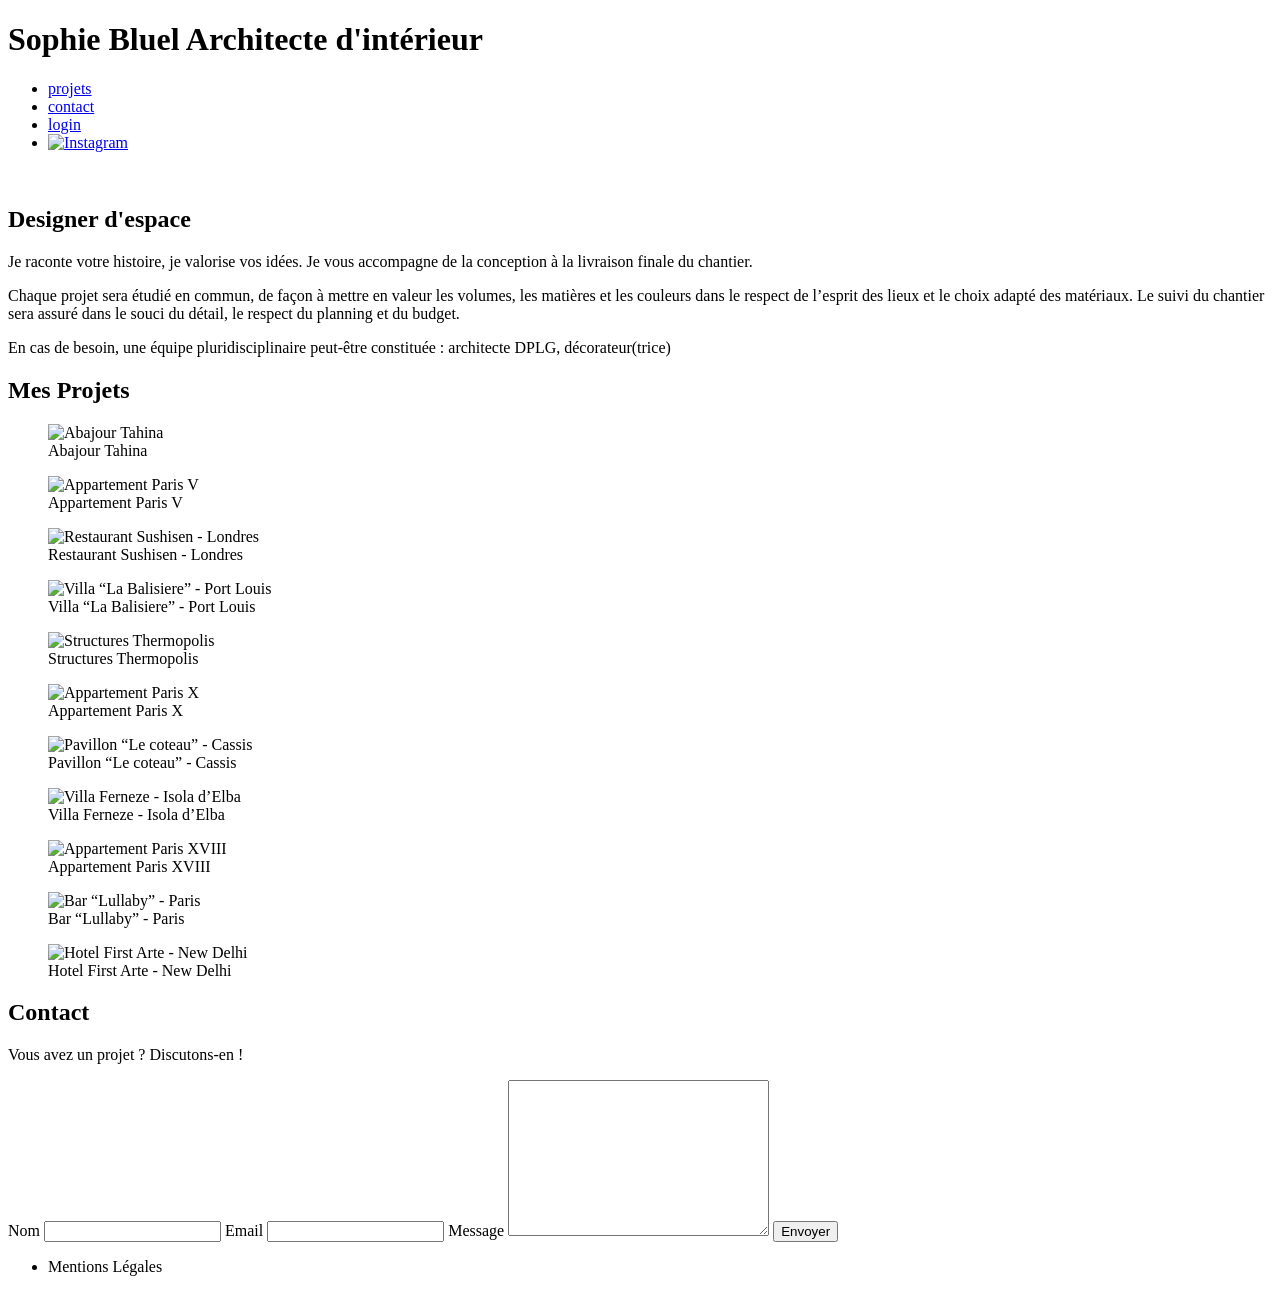
==== FrontEnd/index.html @ 0e4b71c9 "update" ====
<!DOCTYPE html>
<html lang="fr">
<head>
	<meta charset="UTF-8">
	<title>Sophie Bluel - Architecte d'intérieur</title>
	<meta name="viewport" content="width=device-width, initial-scale=1.0">
	<link rel="preconnect" href="https://fonts.googleapis.com">
	<link rel="preconnect" href="https://fonts.gstatic.com" crossorigin>
	<link href="https://fonts.googleapis.com/css2?family=Syne:wght@700;800&family=Work+Sans&display=swap" rel="stylesheet">
	<meta name="description" content="">
	<link rel="stylesheet" href="./assets/style.css">
</head>
<body>
<header>
	<h1>Sophie Bluel <span>Architecte d'intérieur</span></h1>
	<nav>
		<ul>
			<li><a href="#portfolio">projets</a></li>
			<li><a href="#contact">contact</a></li>
			<li><a href="login.html">login</a></li>
			<li><a href="#"><img src="./assets/icons/instagram.png" alt="Instagram"></a></li>
		</ul>
	</nav>
</header>
<main>
	<section id="introduction">
		<figure>
			<img src="./assets/images/sophie-bluel.png" alt="">
		</figure>
		<article>
			<h2>Designer d'espace</h2>
			<p>Je raconte votre histoire, je valorise vos idées. Je vous accompagne de la conception à la livraison finale du chantier.</p>
			<p>Chaque projet sera étudié en commun, de façon à mettre en valeur les volumes, les matières et les couleurs dans le respect de l’esprit des lieux et le choix adapté des matériaux. Le suivi du chantier sera assuré dans le souci du détail, le respect du planning et du budget.</p>
			<p>En cas de besoin, une équipe pluridisciplinaire peut-être constituée : architecte DPLG, décorateur(trice)</p>
		</article>
	</section>
	<section id="portfolio">
		<h2>Mes Projets</h2>
		<div class="gallery">
			<figure>
				<img src="assets/images/abajour-tahina.png" alt="Abajour Tahina">
				<figcaption>Abajour Tahina</figcaption>
			</figure>
			<figure>
				<img src="assets/images/appartement-paris-v.png" alt="Appartement Paris V">
				<figcaption>Appartement Paris V</figcaption>
			</figure>
			<figure>
				<img src="assets/images/restaurant-sushisen-londres.png" alt="Restaurant Sushisen - Londres">
				<figcaption>Restaurant Sushisen - Londres</figcaption>
			</figure>
			<figure>
				<img src="assets/images/la-balisiere.png" alt="Villa “La Balisiere” - Port Louis">
				<figcaption>Villa “La Balisiere” - Port Louis</figcaption>
			</figure>
			<figure>
				<img src="assets/images/structures-thermopolis.png" alt="Structures Thermopolis">
				<figcaption>Structures Thermopolis</figcaption>
			</figure>
			<figure>
				<img src="assets/images/appartement-paris-x.png" alt="Appartement Paris X">
				<figcaption>Appartement Paris X</figcaption>
			</figure>
			<figure>
				<img src="assets/images/le-coteau-cassis.png" alt="Pavillon “Le coteau” - Cassis">
				<figcaption>Pavillon “Le coteau” - Cassis</figcaption>
			</figure>
			<figure>
				<img src="assets/images/villa-ferneze.png" alt="Villa Ferneze - Isola d’Elba">
				<figcaption>Villa Ferneze - Isola d’Elba</figcaption>
			</figure>
			<figure>
				<img src="assets/images/appartement-paris-xviii.png" alt="Appartement Paris XVIII">
				<figcaption>Appartement Paris XVIII</figcaption>
			</figure>
			<figure>
				<img src="assets/images/bar-lullaby-paris.png" alt="Bar “Lullaby” - Paris">
				<figcaption>Bar “Lullaby” - Paris</figcaption>
			</figure>
			<figure>
				<img src="assets/images/hotel-first-arte-new-delhi.png" alt="Hotel First Arte - New Delhi">
				<figcaption>Hotel First Arte - New Delhi</figcaption>
			</figure>
		</div>
	</section>
	<section id="contact">
		<h2>Contact</h2>
		<p>Vous avez un projet ? Discutons-en !</p>
		<form action="#" method="post">
			<label for="name">Nom</label>
			<input type="text" name="name" id="name">
			<label for="email">Email</label>
			<input type="email" name="email" id="email">
			<label for="message">Message</label>
			<textarea name="message" id="message" cols="30" rows="10"></textarea>
			<input type="submit" value="Envoyer">
		</form>
	</section>
</main>

<footer>
	<nav>
		<ul>
			<li>Mentions Légales</li>
		</ul>
	</nav>
</footer>
</body>
</html>
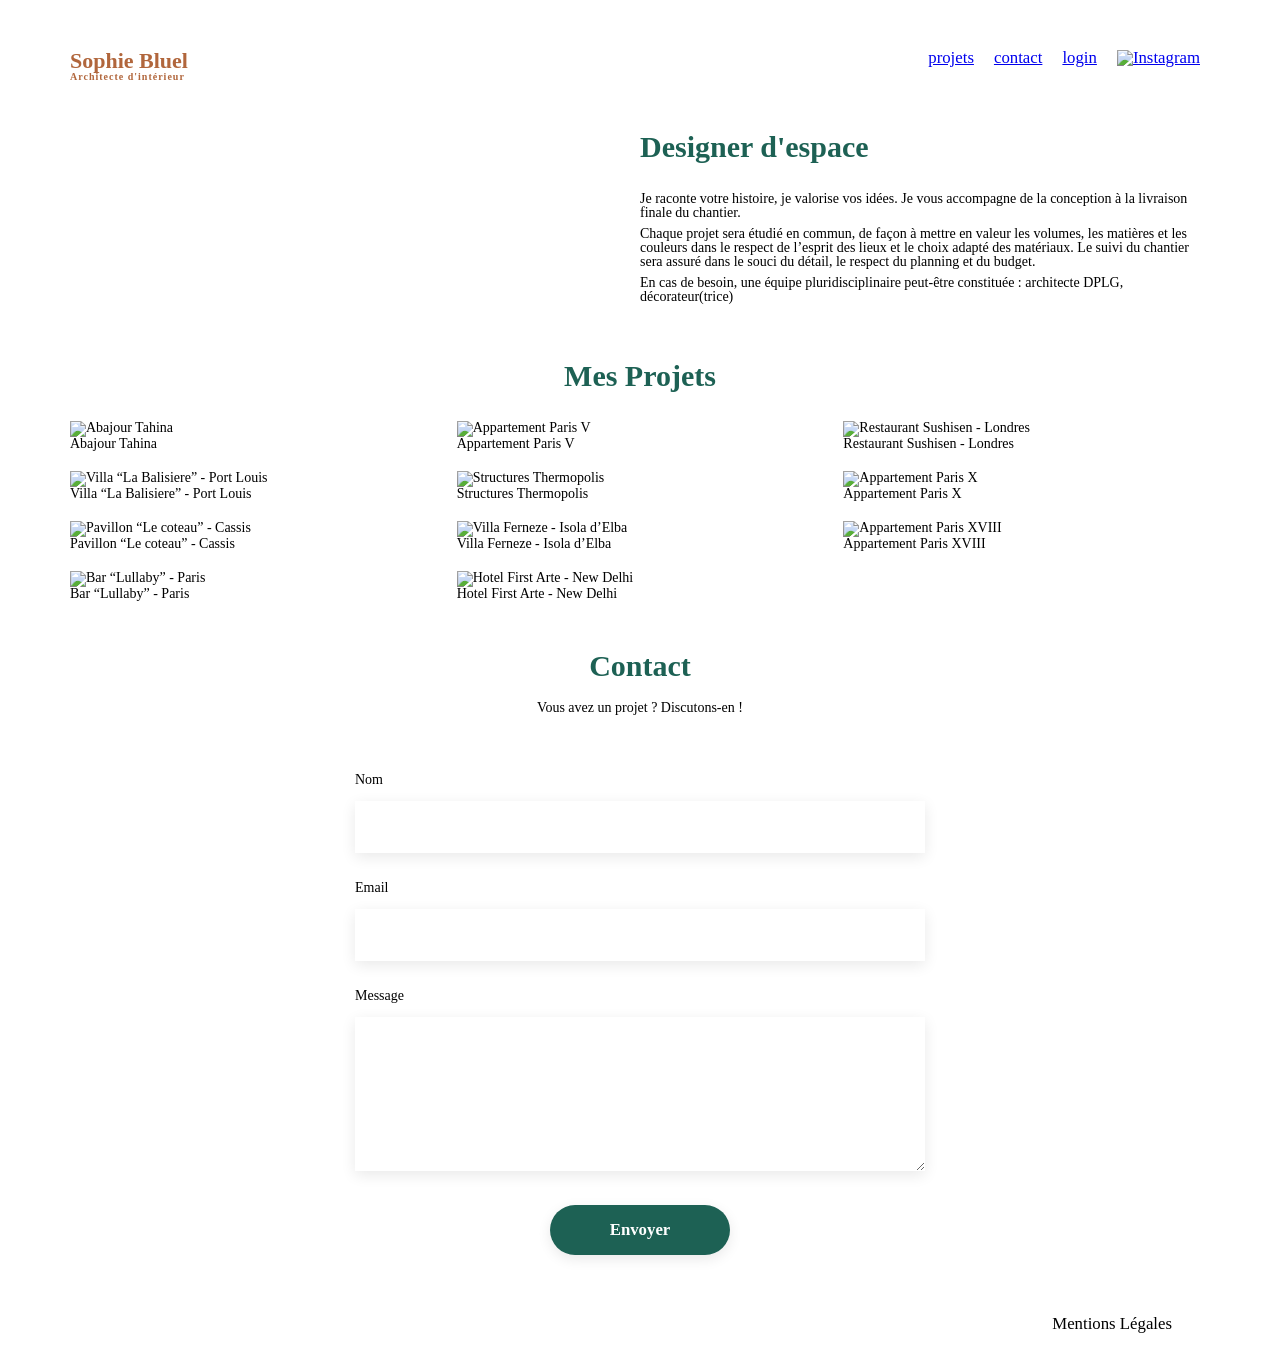
==== commit 7881f811: "ajout" ====
--- a/FrontEnd/index.html
+++ b/FrontEnd/index.html
@@ -9,6 +9,10 @@
 	<link href="https://fonts.googleapis.com/css2?family=Syne:wght@700;800&family=Work+Sans&display=swap" rel="stylesheet">
 	<meta name="description" content="">
 	<link rel="stylesheet" href="./assets/style.css">
+		<script src="./assets/works_service.js"></script>
+		<script src="./assets/categories_service.js"></script>
+		<script src="./assets/login_controller.js"></script>
+		<script src="./assets/login_service.js"></script>
 </head>
 <body>
 <header>
--- a/FrontEnd/assets/style.css
+++ b/FrontEnd/assets/style.css
@@ -0,0 +1,234 @@
+/* http://meyerweb.com/eric/tools/css/reset/
+   v2.0 | 20110126
+   License: none (public domain)
+*/
+
+html, body, div, span, applet, object, iframe,
+h1, h2, h3, h4, h5, h6, p, blockquote, pre,
+a, abbr, acronym, address, big, cite, code,
+del, dfn, em, img, ins, kbd, q, s, samp,
+small, strike, strong, sub, sup, tt, var,
+b, u, i, center,
+dl, dt, dd, ol, ul, li,
+fieldset, form, label, legend,
+table, caption, tbody, tfoot, thead, tr, th, td,
+article, aside, canvas, details, embed,
+figure, figcaption, footer, header, hgroup,
+menu, nav, output, ruby, section, summary,
+time, mark, audio, video {
+	margin: 0;
+	padding: 0;
+	border: 0;
+	font-size: 100%;
+	font: inherit;
+	vertical-align: baseline;
+}
+/* HTML5 display-role reset for older browsers */
+article, aside, details, figcaption, figure,
+footer, header, hgroup, menu, nav, section {
+	display: block;
+}
+body {
+	line-height: 1;
+}
+ol, ul {
+	list-style: none;
+}
+blockquote, q {
+	quotes: none;
+}
+blockquote:before, blockquote:after,
+q:before, q:after {
+	content: '';
+	content: none;
+}
+table {
+	border-collapse: collapse;
+	border-spacing: 0;
+}
+/** end reset css**/
+body {
+	max-width: 1140px;
+	margin:auto;
+	font-family: 'Work Sans' ;
+	font-size: 14px;
+}
+header {
+	display: flex;
+	justify-content: space-between;
+	margin: 50px 0
+}
+section {
+	margin: 50px 0
+}
+
+h1{
+	display: flex;
+	flex-direction: column;
+	font-family: 'Syne';
+	font-size: 22px;
+	font-weight: 800;
+	color: #B1663C
+}
+
+h1 > span {
+	font-family: 'Work Sans';
+	font-size:10px;
+	letter-spacing: 0.1em;
+;
+}
+
+h2{
+	font-family: 'Syne';
+	font-weight: 700;
+	font-size: 30px;
+	color: #1D6154
+}
+nav ul {
+	display: flex;
+	align-items: center;
+	list-style-type: none;
+
+}
+nav li {
+	padding: 0 10px;
+	font-size: 1.2em;
+}
+
+li:hover {
+	color: #B1663C;
+}
+#introduction {
+	display: flex;
+	align-items: center;
+}
+#introduction figure {
+	flex: 1
+}
+#introduction img {
+	display: block;
+	margin: auto;
+	width: 80%;
+}
+
+#introduction article {
+	flex: 1
+}
+#introduction h2 {
+	margin-bottom: 1em;
+}
+
+#introduction p {
+	margin-bottom: 0.5em;
+}
+#portfolio h2 {
+	text-align: center;
+	margin-bottom: 1em;
+}
+.gallery {
+	width: 100%;
+	display: grid;
+	grid-template-columns: 1fr 1fr 1fr;
+	grid-column-gap: 20px;
+	grid-row-gap: 20px;
+}
+
+.gallery img {
+	width: 100%;
+
+}
+#contact {
+	width: 50%;
+margin: auto;
+}
+#contact > * {
+	text-align: center;
+
+}
+#contact h2{
+	margin-bottom: 20px;
+}
+#contact form {
+	text-align: left;
+	margin-top:30px;
+	display: flex;
+	flex-direction: column;
+}
+
+#contact input {
+	height: 50px;
+	font-size: 1.2em;
+	border: none;
+	box-shadow: 0px 4px 14px rgba(0, 0, 0, 0.09);
+}
+#contact label {
+	margin: 2em 0 1em 0;
+}
+#contact textarea {
+	border: none;
+	box-shadow: 0px 4px 14px rgba(0, 0, 0, 0.09);
+}
+
+input[type="submit"]{
+	font-family: 'Syne';
+	font-weight: 700;
+	color: white;
+	background-color: #1D6154;
+	margin : 2em auto ;
+	width: 180px;
+	text-align: center;
+	border-radius: 60px ;
+}
+
+footer nav ul {
+	display: flex;
+	justify-content: flex-end;
+	margin: 2em
+}
+
+/* ===== LOGIN PAGE ===== */
+
+.user-login-formulary {
+    width: 35%;
+    margin: 0 auto;
+    text-align: center;
+}
+
+.user-login-formulary h2 {
+    margin-bottom: 30px;
+}
+
+#user-login-form {
+    display: flex;
+    flex-direction: column;
+    text-align: left;
+}
+
+#user-login-form label {
+    margin: 15px 0 5px 0;
+    font-size: 14px;
+}
+
+#user-login-form input[type="email"],
+#user-login-form input[type="password"] {
+    height: 45px;
+    border: none;
+    box-shadow: 0px 4px 14px rgba(0, 0, 0, 0.09);
+    padding: 0 10px;
+    font-size: 14px;
+}
+
+#user-login-form input[type="submit"] {
+    margin: 30px auto 10px auto;
+    width: 180px;
+    height: 40px;
+    border-radius: 60px;
+    cursor: pointer;
+}
+
+#user-login-form a {
+    text-align: center;
+    font-size: 12px;
+    color: black;
+    text-decoration: underline;
+}
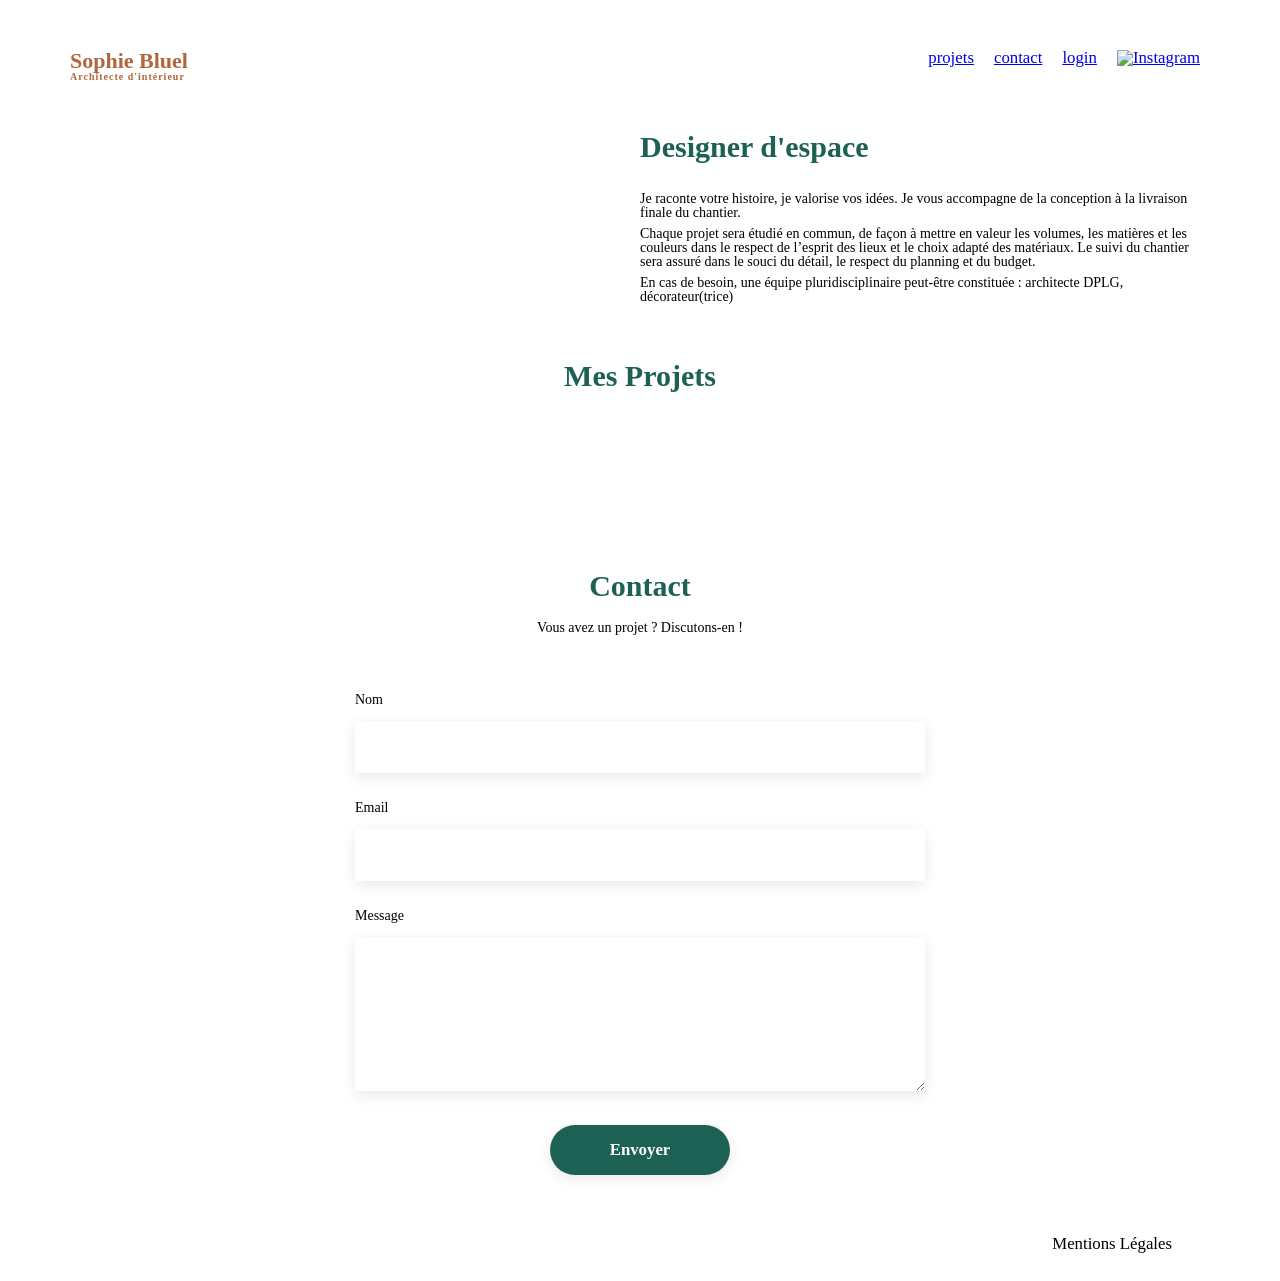
==== commit 35d2fa6b: "filtre et gallery" ====
--- a/FrontEnd/index.html
+++ b/FrontEnd/index.html
@@ -9,6 +9,7 @@
 	<link href="https://fonts.googleapis.com/css2?family=Syne:wght@700;800&family=Work+Sans&display=swap" rel="stylesheet">
 	<meta name="description" content="">
 	<link rel="stylesheet" href="./assets/style.css">
+		<script src="./assets/index.js"></script>
 		<script src="./assets/works_service.js"></script>
 		<script src="./assets/categories_service.js"></script>
 		<script src="./assets/login_controller.js"></script>
@@ -40,8 +41,9 @@
 	</section>
 	<section id="portfolio">
 		<h2>Mes Projets</h2>
+		<div id="all-filters" class="filters"></div>
 		<div class="gallery">
-			<figure>
+			<!-- <figure>
 				<img src="assets/images/abajour-tahina.png" alt="Abajour Tahina">
 				<figcaption>Abajour Tahina</figcaption>
 			</figure>
@@ -84,7 +86,7 @@
 			<figure>
 				<img src="assets/images/hotel-first-arte-new-delhi.png" alt="Hotel First Arte - New Delhi">
 				<figcaption>Hotel First Arte - New Delhi</figcaption>
-			</figure>
+			</figure> -->
 		</div>
 	</section>
 	<section id="contact">
--- a/FrontEnd/assets/style.css
+++ b/FrontEnd/assets/style.css
@@ -232,3 +232,31 @@
     color: black;
     text-decoration: underline;
 }
+
+/* CSS #portfolio filters */
+
+.filters {
+	display: flex;
+	flex-direction: row;
+	justify-content: center;
+	padding: 50px 0;
+}
+
+.filters-design {
+	margin-left: 10px;
+	border: 1px solid #1D6154;
+    border-radius: 60px;
+	font-size: 1.15em;
+	color: #1D6154;
+	background-color: rgb(246, 246, 235);
+	padding: 7px 15px;
+}
+
+.filter-active {
+	color: #FFFFFF;
+}
+
+.filter-all {
+	padding-left: 25px;
+	padding-right: 25px;
+}
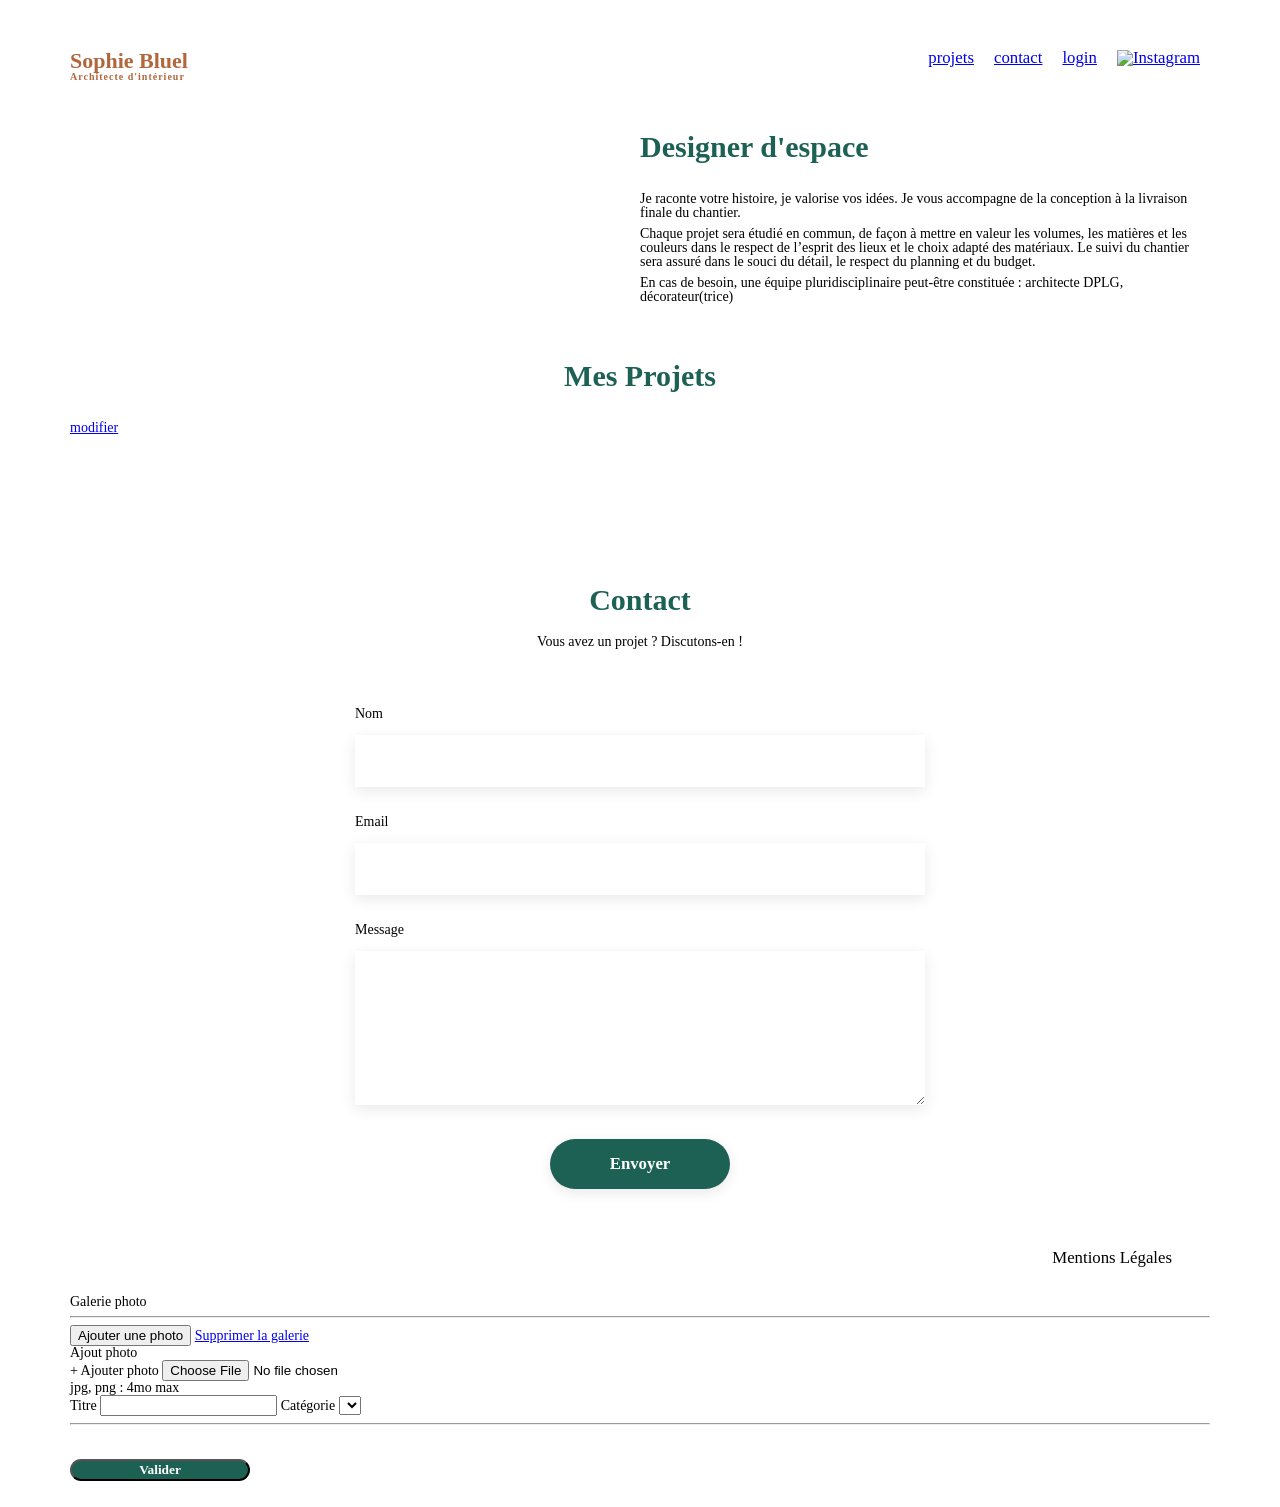
==== commit fca63884: "commit" ====
--- a/FrontEnd/index.html
+++ b/FrontEnd/index.html
@@ -40,7 +40,11 @@
 		</article>
 	</section>
 	<section id="portfolio">
+				<div id="space-only-admin" class="container-only-admin"></div>
 		<h2>Mes Projets</h2>
+					<div>
+						<a id ="update-works" class="only-admin update-btn" href="#modal"><i class="fa-sharp fa-regular fa-pen-to-square"></i>modifier</a>
+					</div>
 		<div id="all-filters" class="filters"></div>
 		<div class="gallery">
 			<!-- <figure>
@@ -111,5 +115,42 @@
 		</ul>
 	</nav>
 </footer>
-</body>
+<div id="modal" class="modal-overlay" aria-hidden="true" role="dialog" aria-labelledby= "title-modal-overlay">
+			<div id="modal-works" class="modal-gallery">
+				<a id="button-to-close-first-window" href="#" class="modal-close"><i class="fa-solid fa-xmark"></i></a>
+				<h3 id="title-modal-overlay" class="modal-title">Galerie photo</h3>
+				<div class="modal-content"></div>
+				<hr>
+				<div class="container-modal-add-and-modal-delete">
+					<button id="modal-edit-add" class="modal-add">Ajouter une photo</button>
+					<a href="#" class="modal-delete-all">Supprimer la galerie</a>
+				</div>
+			</div>
+			<div id="modal-edit" class="modal-edit-work">
+				<div class="container-for-icon-in-second-window-of-modal">
+					<a id="arrow-return" href="#"><i class="fa-solid fa-arrow-left"></i></a>
+					<a id="button-to-close-second-window" href="#"><i class="fa-solid fa-xmark"></i></a>
+				</div>
+				<h3 class="modal-title">Ajout photo</h3>
+				<form id="modal-edit-work-form" method="post" action="#">
+					<div id= "modal-edit-new-photo" class="modal-content-new-photo">
+						<i id= "photo-add-icon" class="fa-regular fa-image"></i>
+						<label id="new-image">+ Ajouter photo</label>
+						<input id="form-image" type="file" name="image" accept="image/*, .jpg, .jpeg, .png" required>
+						<p id="photo-size">jpg, png : 4mo max</p>
+					</div>
+					<div class="modal-content-new-category-title">
+						<label for="form-title">Titre</label>
+						<input type="text" name="title" id="form-title" value="" required>
+						<label for="form-category">Catégorie</label>
+						<select class="choice-category" id="form-category" required>
+							<option value=""></option>
+						</select>
+						<hr class="border-in-second-window-of-modal">
+						<input type="submit" id="submit-new-work" value="Valider">
+					</div>
+				</form>
+			</div>
+		</div>
+	</body>
 </html>
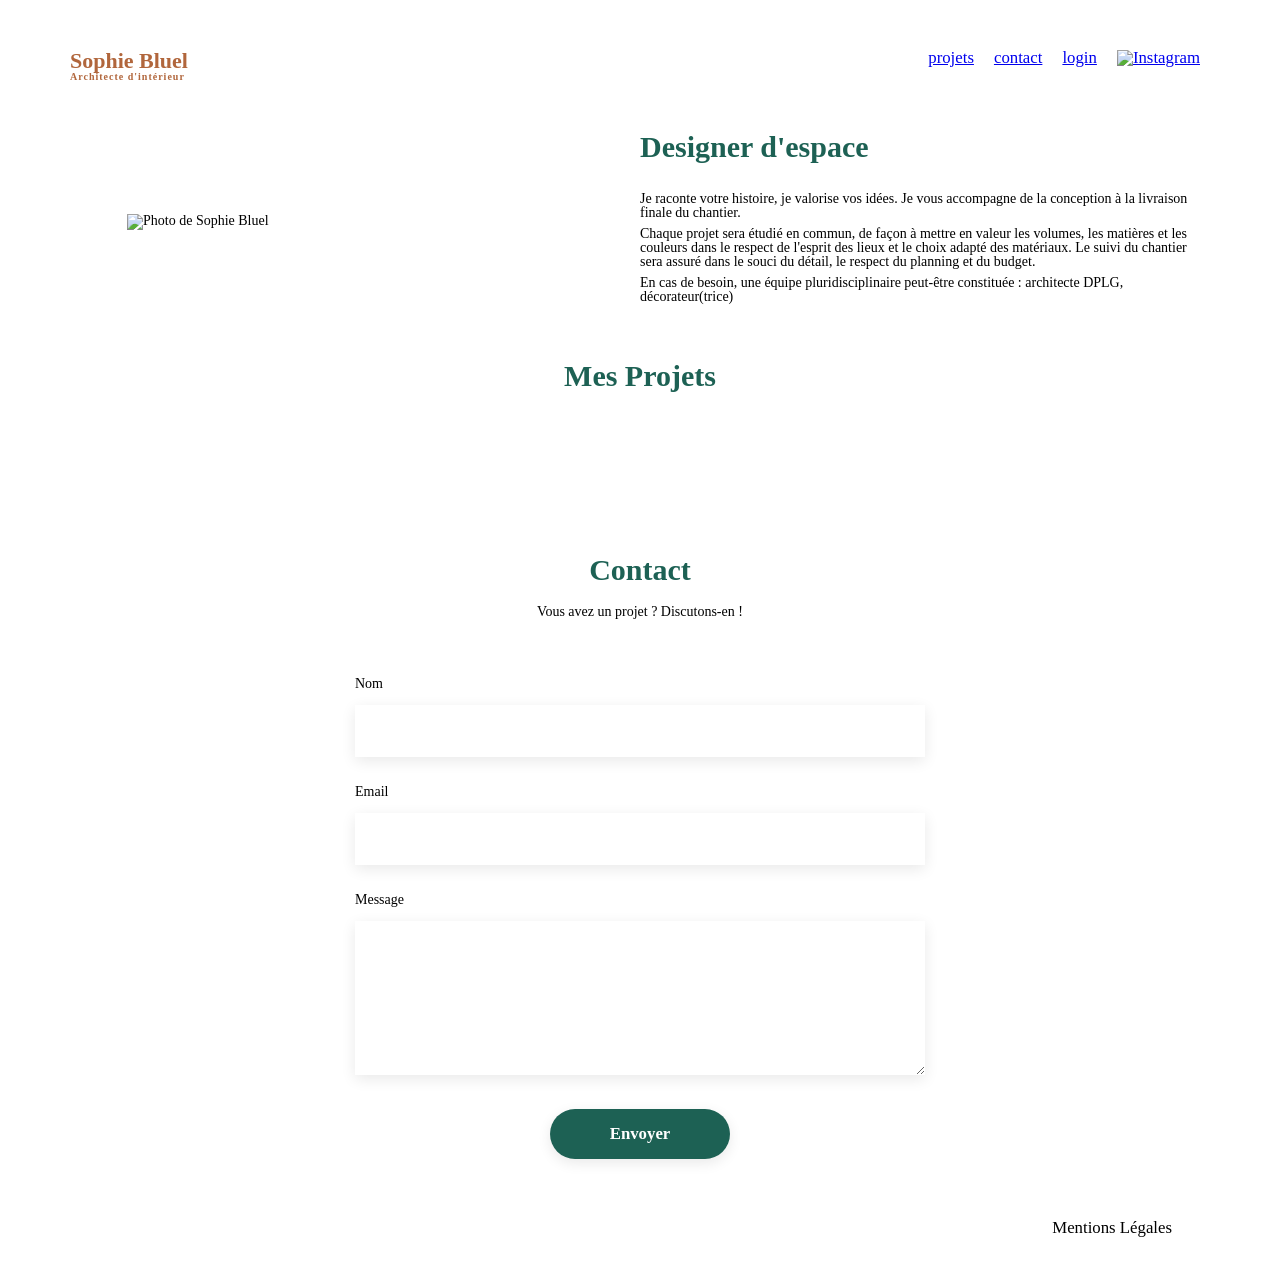
==== commit 87514a0d: "fix boutton modifer" ====
--- a/FrontEnd/index.html
+++ b/FrontEnd/index.html
@@ -7,100 +7,66 @@
 	<link rel="preconnect" href="https://fonts.googleapis.com">
 	<link rel="preconnect" href="https://fonts.gstatic.com" crossorigin>
 	<link href="https://fonts.googleapis.com/css2?family=Syne:wght@700;800&family=Work+Sans&display=swap" rel="stylesheet">
+	<link rel="stylesheet" href="https://cdnjs.cloudflare.com/ajax/libs/font-awesome/6.4.0/css/all.min.css">
 	<meta name="description" content="">
 	<link rel="stylesheet" href="./assets/style.css">
-		<script src="./assets/index.js"></script>
-		<script src="./assets/works_service.js"></script>
-		<script src="./assets/categories_service.js"></script>
-		<script src="./assets/login_controller.js"></script>
-		<script src="./assets/login_service.js"></script>
+	<script defer src="./assets/index.js"></script>
 </head>
 <body>
+
+<!-- Barre admin (mode connecté) -->
+<div id="top-bar" style="display:none;">
+	<p><i class="fa-regular fa-pen-to-square"></i> Mode édition</p>
+</div>
+
 <header>
 	<h1>Sophie Bluel <span>Architecte d'intérieur</span></h1>
 	<nav>
 		<ul>
 			<li><a href="#portfolio">projets</a></li>
 			<li><a href="#contact">contact</a></li>
-			<li><a href="login.html">login</a></li>
+			<!-- Lien login / logout géré dynamiquement -->
+			<li id="nav-login-item"><a href="login.html">login</a></li>
+			<li id="nav-logout-item" style="display:none;"><a id="nav-logout" href="#">logout</a></li>
 			<li><a href="#"><img src="./assets/icons/instagram.png" alt="Instagram"></a></li>
 		</ul>
 	</nav>
 </header>
+
 <main>
-	<section id="introduction">
+	<section id="introduction" id="space-introduction-in-mode-admin">
 		<figure>
-			<img src="./assets/images/sophie-bluel.png" alt="">
+			<img src="./assets/images/sophie-bluel.png" alt="Photo de Sophie Bluel">
 		</figure>
 		<article>
 			<h2>Designer d'espace</h2>
 			<p>Je raconte votre histoire, je valorise vos idées. Je vous accompagne de la conception à la livraison finale du chantier.</p>
-			<p>Chaque projet sera étudié en commun, de façon à mettre en valeur les volumes, les matières et les couleurs dans le respect de l’esprit des lieux et le choix adapté des matériaux. Le suivi du chantier sera assuré dans le souci du détail, le respect du planning et du budget.</p>
+			<p>Chaque projet sera étudié en commun, de façon à mettre en valeur les volumes, les matières et les couleurs dans le respect de l'esprit des lieux et le choix adapté des matériaux. Le suivi du chantier sera assuré dans le souci du détail, le respect du planning et du budget.</p>
 			<p>En cas de besoin, une équipe pluridisciplinaire peut-être constituée : architecte DPLG, décorateur(trice)</p>
 		</article>
 	</section>
+
 	<section id="portfolio">
-				<div id="space-only-admin" class="container-only-admin"></div>
-		<h2>Mes Projets</h2>
-					<div>
-						<a id ="update-works" class="only-admin update-btn" href="#modal"><i class="fa-sharp fa-regular fa-pen-to-square"></i>modifier</a>
-					</div>
+		<div id="space-only-admin"></div>
+		<!-- Titre + bouton modifier côte à côte -->
+		<div class="portfolio-header">
+			<h2>Mes Projets</h2>
+			<a id="update-works" class="only-admin update-btn" href="#">
+				<i class="fa-sharp fa-regular fa-pen-to-square"></i> modifier
+			</a>
+		</div>
 		<div id="all-filters" class="filters"></div>
-		<div class="gallery">
-			<!-- <figure>
-				<img src="assets/images/abajour-tahina.png" alt="Abajour Tahina">
-				<figcaption>Abajour Tahina</figcaption>
-			</figure>
-			<figure>
-				<img src="assets/images/appartement-paris-v.png" alt="Appartement Paris V">
-				<figcaption>Appartement Paris V</figcaption>
-			</figure>
-			<figure>
-				<img src="assets/images/restaurant-sushisen-londres.png" alt="Restaurant Sushisen - Londres">
-				<figcaption>Restaurant Sushisen - Londres</figcaption>
-			</figure>
-			<figure>
-				<img src="assets/images/la-balisiere.png" alt="Villa “La Balisiere” - Port Louis">
-				<figcaption>Villa “La Balisiere” - Port Louis</figcaption>
-			</figure>
-			<figure>
-				<img src="assets/images/structures-thermopolis.png" alt="Structures Thermopolis">
-				<figcaption>Structures Thermopolis</figcaption>
-			</figure>
-			<figure>
-				<img src="assets/images/appartement-paris-x.png" alt="Appartement Paris X">
-				<figcaption>Appartement Paris X</figcaption>
-			</figure>
-			<figure>
-				<img src="assets/images/le-coteau-cassis.png" alt="Pavillon “Le coteau” - Cassis">
-				<figcaption>Pavillon “Le coteau” - Cassis</figcaption>
-			</figure>
-			<figure>
-				<img src="assets/images/villa-ferneze.png" alt="Villa Ferneze - Isola d’Elba">
-				<figcaption>Villa Ferneze - Isola d’Elba</figcaption>
-			</figure>
-			<figure>
-				<img src="assets/images/appartement-paris-xviii.png" alt="Appartement Paris XVIII">
-				<figcaption>Appartement Paris XVIII</figcaption>
-			</figure>
-			<figure>
-				<img src="assets/images/bar-lullaby-paris.png" alt="Bar “Lullaby” - Paris">
-				<figcaption>Bar “Lullaby” - Paris</figcaption>
-			</figure>
-			<figure>
-				<img src="assets/images/hotel-first-arte-new-delhi.png" alt="Hotel First Arte - New Delhi">
-				<figcaption>Hotel First Arte - New Delhi</figcaption>
-			</figure> -->
-		</div>
+		<div class="gallery"></div>
 	</section>
+
 	<section id="contact">
 		<h2>Contact</h2>
 		<p>Vous avez un projet ? Discutons-en !</p>
 		<form action="#" method="post">
 			<label for="name">Nom</label>
 			<input type="text" name="name" id="name">
-			<label for="email">Email</label>
-			<input type="email" name="email" id="email">
+			<label for="email-contact">Email</label>
+			<input type="email" name="email" id="email-contact">
 			<label for="message">Message</label>
 			<textarea name="message" id="message" cols="30" rows="10"></textarea>
 			<input type="submit" value="Envoyer">
@@ -115,42 +81,50 @@
 		</ul>
 	</nav>
 </footer>
-<div id="modal" class="modal-overlay" aria-hidden="true" role="dialog" aria-labelledby= "title-modal-overlay">
-			<div id="modal-works" class="modal-gallery">
-				<a id="button-to-close-first-window" href="#" class="modal-close"><i class="fa-solid fa-xmark"></i></a>
-				<h3 id="title-modal-overlay" class="modal-title">Galerie photo</h3>
-				<div class="modal-content"></div>
-				<hr>
-				<div class="container-modal-add-and-modal-delete">
-					<button id="modal-edit-add" class="modal-add">Ajouter une photo</button>
-					<a href="#" class="modal-delete-all">Supprimer la galerie</a>
-				</div>
+
+<!-- MODALE -->
+<div id="modal" class="modal-overlay" aria-hidden="true" role="dialog" aria-labelledby="title-modal-overlay">
+	<!-- Fenêtre 1 : galerie -->
+	<div id="modal-works" class="modal-gallery" style="display:none;">
+		<a id="button-to-close-first-window" href="#" class="modal-close">
+			<i class="fa-solid fa-xmark"></i>
+		</a>
+		<h3 id="title-modal-overlay" class="modal-title">Galerie photo</h3>
+		<div id="modal-works-content" class="modal-content"></div>
+		<hr>
+		<div class="container-modal-add-and-modal-delete">
+			<button id="modal-edit-add" class="modal-add">Ajouter une photo</button>
+			<a href="#" class="modal-delete-all">Supprimer la galerie</a>
+		</div>
+	</div>
+
+	<!-- Fenêtre 2 : ajout photo -->
+	<div id="modal-edit" class="modal-edit-work" style="display:none;">
+		<div class="container-for-icon-in-second-window-of-modal">
+			<a id="arrow-return" href="#"><i class="fa-solid fa-arrow-left"></i></a>
+			<a id="button-to-close-second-window" href="#"><i class="fa-solid fa-xmark"></i></a>
+		</div>
+		<h3 class="modal-title">Ajout photo</h3>
+		<form id="modal-edit-work-form" method="post" action="#">
+			<div id="modal-edit-new-photo" class="modal-content-new-photo">
+				<i id="photo-add-icon" class="fa-regular fa-image"></i>
+				<label id="new-image" for="form-image">+ Ajouter photo</label>
+				<input id="form-image" type="file" name="image" accept="image/jpg, image/jpeg, image/png" required>
+				<p id="photo-size">jpg, png : 4mo max</p>
 			</div>
-			<div id="modal-edit" class="modal-edit-work">
-				<div class="container-for-icon-in-second-window-of-modal">
-					<a id="arrow-return" href="#"><i class="fa-solid fa-arrow-left"></i></a>
-					<a id="button-to-close-second-window" href="#"><i class="fa-solid fa-xmark"></i></a>
-				</div>
-				<h3 class="modal-title">Ajout photo</h3>
-				<form id="modal-edit-work-form" method="post" action="#">
-					<div id= "modal-edit-new-photo" class="modal-content-new-photo">
-						<i id= "photo-add-icon" class="fa-regular fa-image"></i>
-						<label id="new-image">+ Ajouter photo</label>
-						<input id="form-image" type="file" name="image" accept="image/*, .jpg, .jpeg, .png" required>
-						<p id="photo-size">jpg, png : 4mo max</p>
-					</div>
-					<div class="modal-content-new-category-title">
-						<label for="form-title">Titre</label>
-						<input type="text" name="title" id="form-title" value="" required>
-						<label for="form-category">Catégorie</label>
-						<select class="choice-category" id="form-category" required>
-							<option value=""></option>
-						</select>
-						<hr class="border-in-second-window-of-modal">
-						<input type="submit" id="submit-new-work" value="Valider">
-					</div>
-				</form>
+			<div class="modal-content-new-category-title">
+				<label for="form-title">Titre</label>
+				<input type="text" name="title" id="form-title" value="" required>
+				<label for="form-category">Catégorie</label>
+				<select class="choice-category" id="form-category" required>
+					<option value=""></option>
+				</select>
+				<hr class="border-in-second-window-of-modal">
+				<input type="submit" id="submit-new-work" value="Valider">
 			</div>
-		</div>
-	</body>
-</html>
+		</form>
+	</div>
+</div>
+
+</body>
+</html>
--- a/FrontEnd/assets/style.css
+++ b/FrontEnd/assets/style.css
@@ -1,8 +1,3 @@
-/* http://meyerweb.com/eric/tools/css/reset/
-   v2.0 | 20110126
-   License: none (public domain)
-*/
-
 html, body, div, span, applet, object, iframe,
 h1, h2, h3, h4, h5, h6, p, blockquote, pre,
 a, abbr, acronym, address, big, cite, code,
@@ -23,107 +18,84 @@
 	font: inherit;
 	vertical-align: baseline;
 }
-/* HTML5 display-role reset for older browsers */
 article, aside, details, figcaption, figure,
 footer, header, hgroup, menu, nav, section {
 	display: block;
 }
-body {
-	line-height: 1;
-}
-ol, ul {
-	list-style: none;
-}
-blockquote, q {
-	quotes: none;
-}
+body { line-height: 1; }
+ol, ul { list-style: none; }
+blockquote, q { quotes: none; }
 blockquote:before, blockquote:after,
-q:before, q:after {
-	content: '';
-	content: none;
-}
-table {
-	border-collapse: collapse;
-	border-spacing: 0;
-}
-/** end reset css**/
+q:before, q:after { content: ''; content: none; }
+table { border-collapse: collapse; border-spacing: 0; }
+/** end reset **/
+
+/* ===== BASE ===== */
 body {
 	max-width: 1140px;
-	margin:auto;
-	font-family: 'Work Sans' ;
+	margin: auto;
+	font-family: 'Work Sans';
 	font-size: 14px;
 }
 header {
 	display: flex;
 	justify-content: space-between;
-	margin: 50px 0
-}
-section {
-	margin: 50px 0
-}
-
-h1{
+	margin: 50px 0;
+}
+section { margin: 50px 0; }
+
+h1 {
 	display: flex;
 	flex-direction: column;
 	font-family: 'Syne';
 	font-size: 22px;
 	font-weight: 800;
-	color: #B1663C
-}
-
+	color: #B1663C;
+}
 h1 > span {
 	font-family: 'Work Sans';
-	font-size:10px;
+	font-size: 10px;
 	letter-spacing: 0.1em;
-;
-}
-
-h2{
+}
+h2 {
 	font-family: 'Syne';
 	font-weight: 700;
 	font-size: 30px;
-	color: #1D6154
+	color: #1D6154;
 }
 nav ul {
 	display: flex;
 	align-items: center;
 	list-style-type: none;
-
-}
-nav li {
-	padding: 0 10px;
-	font-size: 1.2em;
-}
-
-li:hover {
-	color: #B1663C;
-}
+}
+nav li { padding: 0 10px; font-size: 1.2em; }
+li:hover { color: #B1663C; }
+
+/* ===== INTRO ===== */
 #introduction {
 	display: flex;
 	align-items: center;
 }
-#introduction figure {
-	flex: 1
-}
-#introduction img {
-	display: block;
-	margin: auto;
-	width: 80%;
-}
-
-#introduction article {
-	flex: 1
-}
-#introduction h2 {
+#introduction figure { flex: 1; }
+#introduction img { display: block; margin: auto; width: 80%; }
+#introduction article { flex: 1; }
+#introduction h2 { margin-bottom: 1em; }
+#introduction p { margin-bottom: 0.5em; }
+
+/* ===== PORTFOLIO ===== */
+/* Titre "Mes Projets" + bouton "modifier" collés ensemble, centrés */
+.portfolio-header {
+	display: flex;
+	justify-content: center;
+	align-items: center;
+	gap: 12px;
 	margin-bottom: 1em;
 }
-
-#introduction p {
-	margin-bottom: 0.5em;
-}
-#portfolio h2 {
-	text-align: center;
-	margin-bottom: 1em;
+.portfolio-header .only-admin {
+	display: none;
+}
+body.connected .portfolio-header .only-admin {
+	display: inline-flex;
 }
 .gallery {
 	width: 100%;
@@ -132,131 +104,273 @@
 	grid-column-gap: 20px;
 	grid-row-gap: 20px;
 }
-
-.gallery img {
-	width: 100%;
-
-}
-#contact {
-	width: 50%;
-margin: auto;
-}
-#contact > * {
-	text-align: center;
-
-}
-#contact h2{
-	margin-bottom: 20px;
-}
+.gallery img { width: 100%; }
+
+/* ===== CONTACT ===== */
+#contact { width: 50%; margin: auto; }
+#contact > * { text-align: center; }
+#contact h2 { margin-bottom: 20px; }
 #contact form {
 	text-align: left;
-	margin-top:30px;
-	display: flex;
-	flex-direction: column;
-}
-
+	margin-top: 30px;
+	display: flex;
+	flex-direction: column;
+}
 #contact input {
 	height: 50px;
 	font-size: 1.2em;
 	border: none;
 	box-shadow: 0px 4px 14px rgba(0, 0, 0, 0.09);
 }
-#contact label {
-	margin: 2em 0 1em 0;
-}
+#contact label { margin: 2em 0 1em 0; }
 #contact textarea {
 	border: none;
 	box-shadow: 0px 4px 14px rgba(0, 0, 0, 0.09);
 }
-
-input[type="submit"]{
+input[type="submit"] {
 	font-family: 'Syne';
 	font-weight: 700;
 	color: white;
 	background-color: #1D6154;
-	margin : 2em auto ;
+	margin: 2em auto;
 	width: 180px;
 	text-align: center;
-	border-radius: 60px ;
-}
-
-footer nav ul {
-	display: flex;
-	justify-content: flex-end;
-	margin: 2em
-}
+	border-radius: 60px;
+	cursor: pointer;
+}
+footer nav ul { display: flex; justify-content: flex-end; margin: 2em; }
 
 /* ===== LOGIN PAGE ===== */
-
-.user-login-formulary {
-    width: 35%;
-    margin: 0 auto;
-    text-align: center;
-}
-
-.user-login-formulary h2 {
-    margin-bottom: 30px;
-}
-
+.user-login-formulary { width: 35%; margin: 0 auto; text-align: center; }
+.user-login-formulary h2 { margin-bottom: 30px; }
 #user-login-form {
-    display: flex;
-    flex-direction: column;
-    text-align: left;
-}
-
-#user-login-form label {
-    margin: 15px 0 5px 0;
-    font-size: 14px;
-}
-
+	display: flex;
+	flex-direction: column;
+	text-align: left;
+}
+#user-login-form label { margin: 15px 0 5px 0; font-size: 14px; }
 #user-login-form input[type="email"],
 #user-login-form input[type="password"] {
-    height: 45px;
-    border: none;
-    box-shadow: 0px 4px 14px rgba(0, 0, 0, 0.09);
-    padding: 0 10px;
-    font-size: 14px;
-}
-
-#user-login-form input[type="submit"] {
-    margin: 30px auto 10px auto;
-    width: 180px;
-    height: 40px;
-    border-radius: 60px;
-    cursor: pointer;
-}
-
-#user-login-form a {
-    text-align: center;
-    font-size: 12px;
-    color: black;
-    text-decoration: underline;
-}
-
-/* CSS #portfolio filters */
-
+	height: 45px;
+	border: none;
+	box-shadow: 0px 4px 14px rgba(0, 0, 0, 0.09);
+	padding: 0 10px;
+	font-size: 14px;
+}
+#user-login-form input[type="submit"] { margin: 30px auto 10px auto; width: 180px; height: 40px; border-radius: 60px; cursor: pointer; }
+#user-login-form a { text-align: center; font-size: 12px; color: black; text-decoration: underline; }
+
+/* ===== FILTRES ===== */
 .filters {
 	display: flex;
 	flex-direction: row;
 	justify-content: center;
 	padding: 50px 0;
 }
-
 .filters-design {
 	margin-left: 10px;
 	border: 1px solid #1D6154;
-    border-radius: 60px;
+	border-radius: 60px;
 	font-size: 1.15em;
 	color: #1D6154;
 	background-color: rgb(246, 246, 235);
 	padding: 7px 15px;
-}
-
+	cursor: pointer;
+}
+/* CORRECTION : filtre actif → fond vert + texte blanc */
 .filter-active {
+	background-color: #1D6154;
 	color: #FFFFFF;
 }
-
-.filter-all {
-	padding-left: 25px;
-	padding-right: 25px;
+.filter-all { padding-left: 25px; padding-right: 25px; }
+
+/* ===== MODE ADMIN ===== */
+
+/* Barre du haut */
+#top-bar {
+	position: fixed;
+	top: 0;
+	left: 0;
+	width: 100%;
+	background-color: #1D6154;
+	color: white;
+	display: none;
+	justify-content: center;
+	align-items: center;
+	padding: 10px 0;
+	font-family: 'Work Sans';
+	font-size: 14px;
+	z-index: 100;
+}
+#top-bar p i { margin-right: 8px; }
+
+/* Décale le contenu quand la top-bar est visible */
+body.connected {
+	padding-top: 50px;
+}
+
+/* Bouton "modifier" : visible seulement si .connected */
+.only-admin {
+	display: none;
+}
+/* Le cas général (hors portfolio-header) */
+body.connected .only-admin {
+	display: inline-flex;
+	align-items: center;
+	gap: 6px;
+	font-size: 14px;
+	color: #000;
+	text-decoration: none;
+	cursor: pointer;
+}
+body.connected .only-admin:hover { text-decoration: underline; }
+
+/* ===== MODALE ===== */
+.modal-overlay {
+	display: none;
+	position: fixed;
+	top: 0;
+	left: 0;
+	width: 100%;
+	height: 100%;
+	background: rgba(0, 0, 0, 0.55);
+	justify-content: center;
+	align-items: center;
+	z-index: 200;
+}
+
+.modal-gallery,
+.modal-edit-work {
+	background: white;
+	border-radius: 10px;
+	padding: 30px;
+	min-width: 350px;
+	max-width: 630px;
+	width: 90%;
+	position: relative;
+}
+
+.modal-title {
+	font-family: 'Syne';
+	font-weight: 700;
+	font-size: 20px;
+	text-align: center;
+	margin-bottom: 20px;
+}
+.modal-close {
+	position: absolute;
+	top: 15px;
+	right: 20px;
+	font-size: 20px;
+	color: #000;
+	text-decoration: none;
+}
+.modal-content {
+	display: grid;
+	grid-template-columns: repeat(auto-fill, minmax(100px, 1fr));
+	gap: 15px;
+	margin-bottom: 20px;
+	max-height: 300px;
+	overflow-y: auto;
+}
+.modal-content figure {
+	position: relative;
+	cursor: pointer;
+}
+.modal-content figure img { width: 100%; display: block; border-radius: 4px; }
+.modal-content figcaption {
+	text-align: center;
+	font-size: 12px;
+	margin-top: 4px;
+}
+.modal-content .trash {
+	position: absolute;
+	top: 5px;
+	right: 5px;
+	background: white;
+	padding: 4px;
+	border-radius: 4px;
+	cursor: pointer;
+	font-size: 14px;
+	color: #000;
+}
+.modal-content .cross {
+	position: absolute;
+	top: 5px;
+	left: 5px;
+	font-size: 14px;
+	color: white;
+	background: rgba(0,0,0,0.4);
+	padding: 4px;
+	border-radius: 4px;
+}
+.container-modal-add-and-modal-delete {
+	display: flex;
+	flex-direction: column;
+	align-items: center;
+	gap: 15px;
+	margin-top: 20px;
+}
+.modal-add {
+	background-color: #1D6154;
+	color: white;
+	border: none;
+	border-radius: 60px;
+	padding: 10px 30px;
+	font-size: 14px;
+	cursor: pointer;
+	font-family: 'Work Sans';
+}
+.modal-add:hover { background-color: #15504A; }
+.modal-delete-all { font-size: 12px; color: #000; text-decoration: underline; }
+
+/* Fenêtre 2 */
+.container-for-icon-in-second-window-of-modal {
+	display: flex;
+	justify-content: space-between;
+	margin-bottom: 10px;
+}
+.container-for-icon-in-second-window-of-modal a { color: #000; font-size: 18px; }
+.modal-content-new-photo {
+	display: flex;
+	flex-direction: column;
+	align-items: center;
+	border: 2px dashed #1D6154;
+	border-radius: 8px;
+	padding: 30px 0 19px 0;
+	margin-bottom: 20px;
+	background: #e8f0ee;
+}
+.modal-content-new-photo i { font-size: 40px; color: #1D6154; margin-bottom: 10px; }
+.modal-content-new-photo label { color: #1D6154; cursor: pointer; margin-bottom: 8px; }
+#form-image { display: none; }
+#photo-size { font-size: 11px; color: #888; }
+.modal-content-new-category-title {
+	display: flex;
+	flex-direction: column;
+	gap: 8px;
+}
+.modal-content-new-category-title label { font-weight: 600; }
+.modal-content-new-category-title input[type="text"],
+.modal-content-new-category-title select {
+	height: 40px;
+	border: 1px solid #ccc;
+	border-radius: 4px;
+	padding: 0 10px;
+	font-size: 14px;
+	font-family: 'Work Sans';
+}
+.border-in-second-window-of-modal { margin: 10px 0; }
+#submit-new-work {
+	background-color: #A7A7A7;
+	color: white;
+	border: none;
+	border-radius: 60px;
+	padding: 10px 30px;
+	font-size: 14px;
+	cursor: pointer;
+	font-family: 'Syne';
+	font-weight: 700;
+	align-self: center;
+	transition: background-color 0.2s;
 }
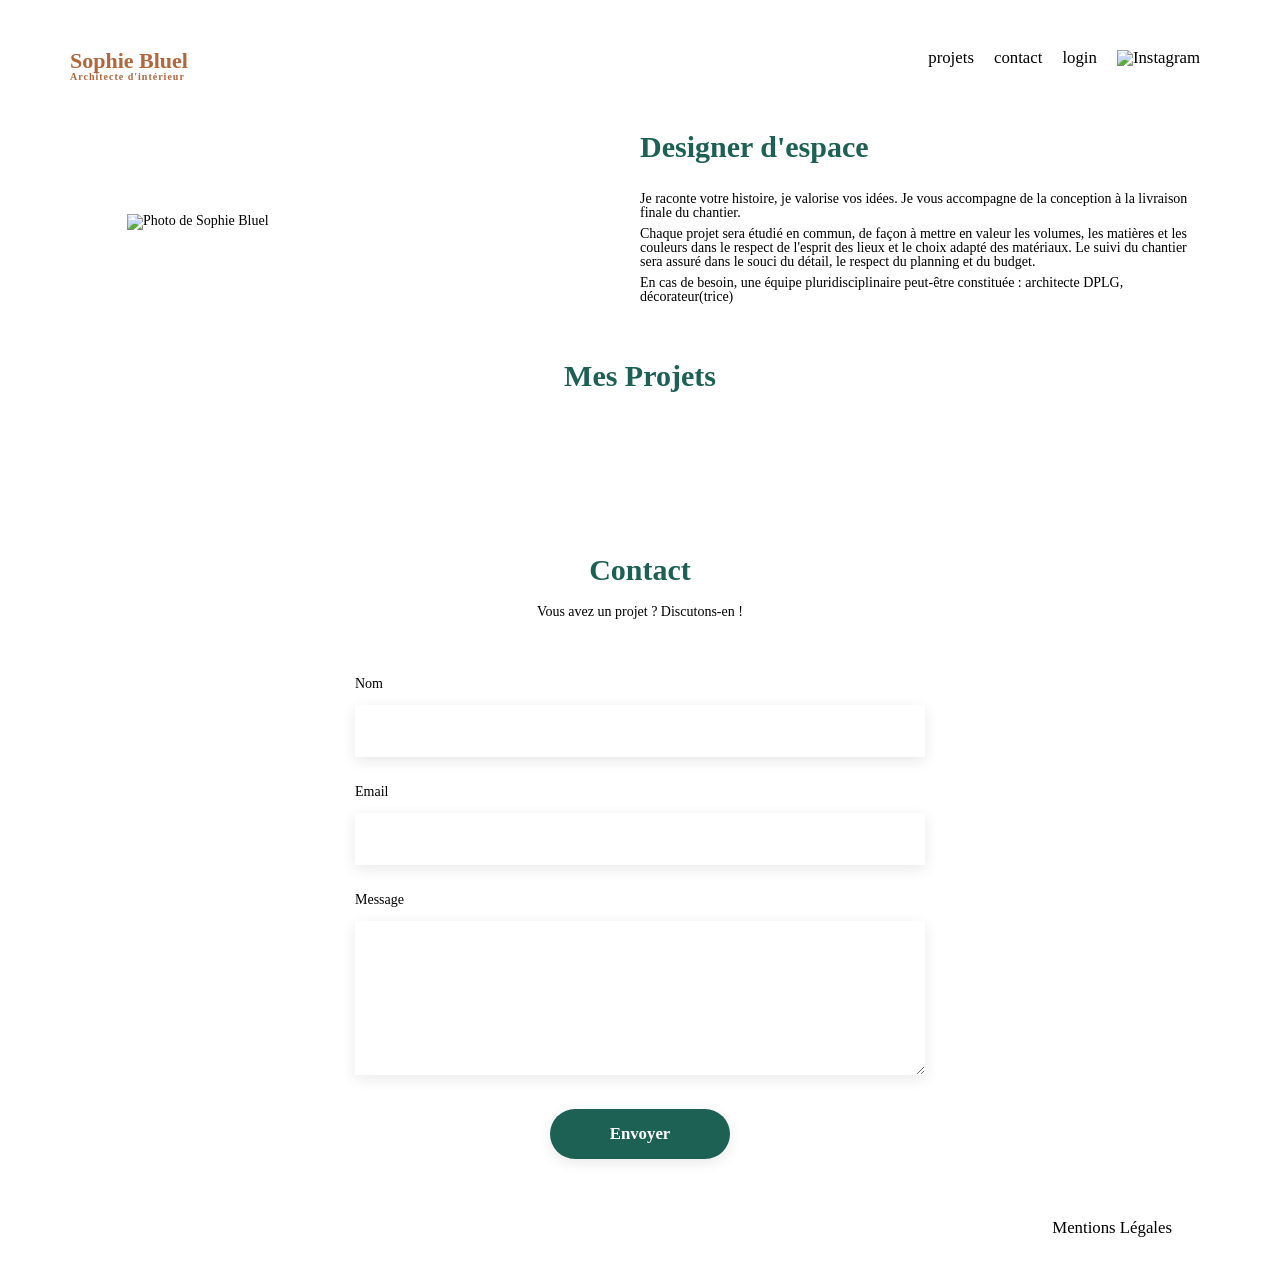
==== commit 119b161a: "fix" ====
--- a/FrontEnd/index.html
+++ b/FrontEnd/index.html
@@ -10,7 +10,7 @@
 	<link rel="stylesheet" href="https://cdnjs.cloudflare.com/ajax/libs/font-awesome/6.4.0/css/all.min.css">
 	<meta name="description" content="">
 	<link rel="stylesheet" href="./assets/style.css">
-	<script defer src="./assets/index.js"></script>
+	<script defer type="module" src="./assets/index.js"></script>
 </head>
 <body>
 
--- a/FrontEnd/assets/style.css
+++ b/FrontEnd/assets/style.css
@@ -192,7 +192,7 @@
 	top: 0;
 	left: 0;
 	width: 100%;
-	background-color: #1D6154;
+	background-color:  #000000;
 	color: white;
 	display: none;
 	justify-content: center;
@@ -373,4 +373,8 @@
 	font-weight: 700;
 	align-self: center;
 	transition: background-color 0.2s;
+}
+li a {
+	text-decoration: none;
+	color: #000;
 }
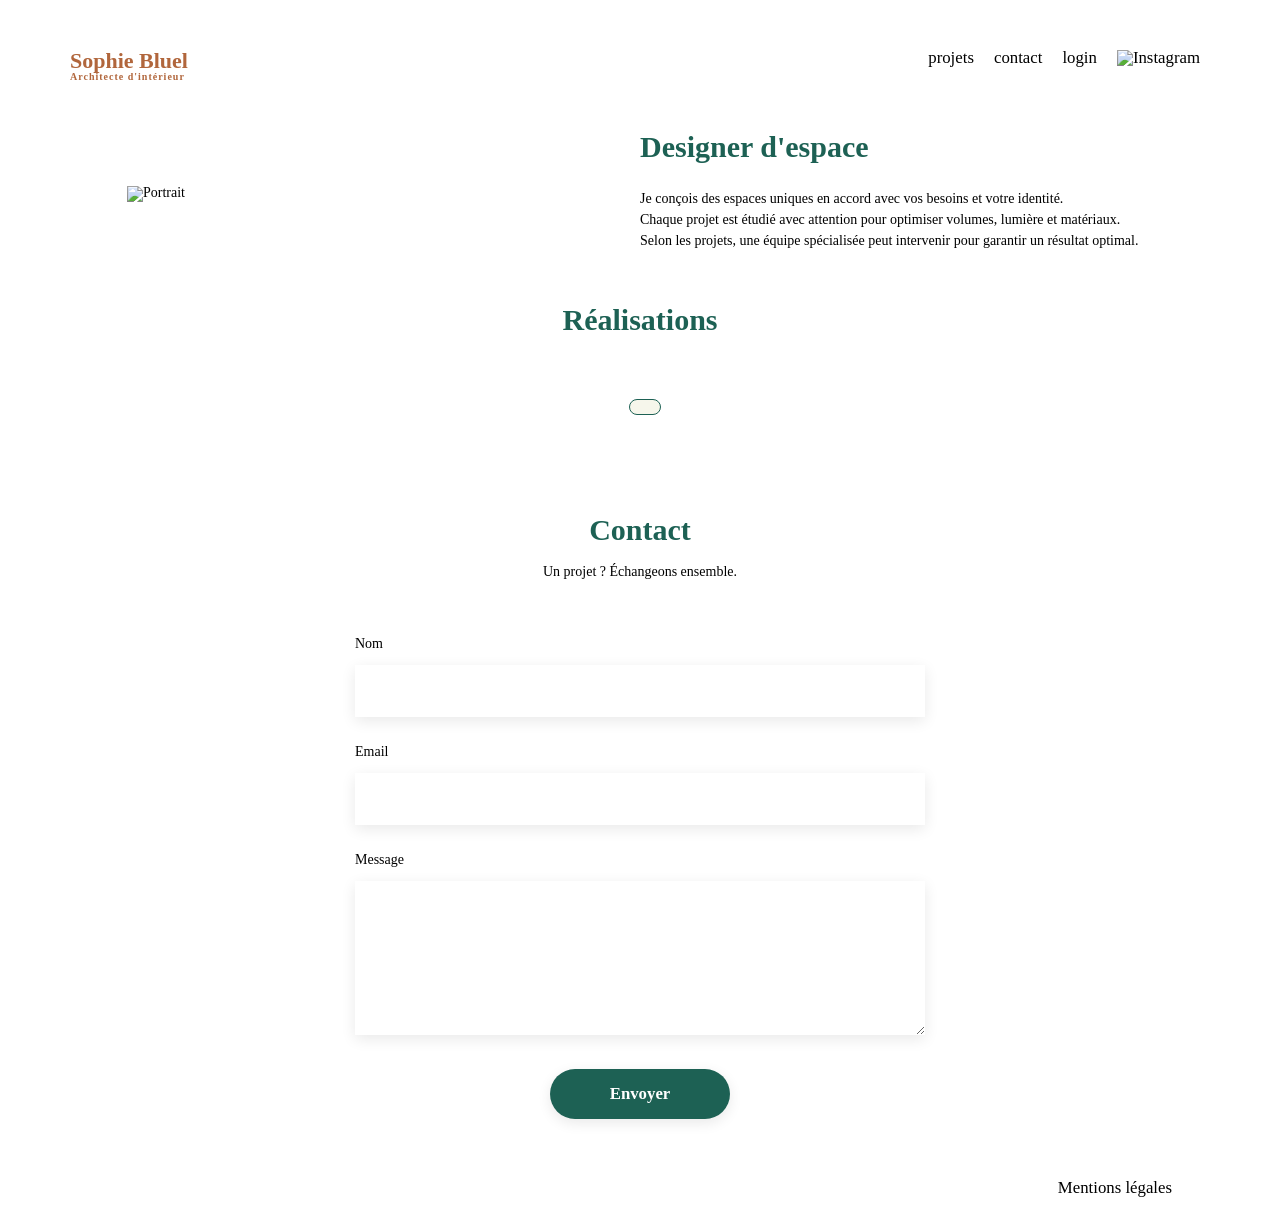
==== commit da94b8b9: "fix apres soutenance" ====
--- a/FrontEnd/index.html
+++ b/FrontEnd/index.html
@@ -1,129 +1,179 @@
 <!DOCTYPE html>
 <html lang="fr">
+
 <head>
 	<meta charset="UTF-8">
 	<title>Sophie Bluel - Architecte d'intérieur</title>
 	<meta name="viewport" content="width=device-width, initial-scale=1.0">
+
 	<link rel="preconnect" href="https://fonts.googleapis.com">
 	<link rel="preconnect" href="https://fonts.gstatic.com" crossorigin>
+
 	<link href="https://fonts.googleapis.com/css2?family=Syne:wght@700;800&family=Work+Sans&display=swap" rel="stylesheet">
+
 	<link rel="stylesheet" href="https://cdnjs.cloudflare.com/ajax/libs/font-awesome/6.4.0/css/all.min.css">
-	<meta name="description" content="">
+
 	<link rel="stylesheet" href="./assets/style.css">
+
 	<script defer type="module" src="./assets/index.js"></script>
 </head>
+
 <body>
 
-<!-- Barre admin (mode connecté) -->
+<!-- BARRE ADMIN -->
 <div id="top-bar" style="display:none;">
 	<p><i class="fa-regular fa-pen-to-square"></i> Mode édition</p>
 </div>
 
 <header>
 	<h1>Sophie Bluel <span>Architecte d'intérieur</span></h1>
+
 	<nav>
 		<ul>
 			<li><a href="#portfolio">projets</a></li>
 			<li><a href="#contact">contact</a></li>
-			<!-- Lien login / logout géré dynamiquement -->
+
 			<li id="nav-login-item"><a href="login.html">login</a></li>
 			<li id="nav-logout-item" style="display:none;"><a id="nav-logout" href="#">logout</a></li>
-			<li><a href="#"><img src="./assets/icons/instagram.png" alt="Instagram"></a></li>
+
+			<li>
+				<a href="#">
+					<img src="./assets/icons/instagram.png" alt="Instagram">
+				</a>
+			</li>
 		</ul>
 	</nav>
 </header>
 
 <main>
-	<section id="introduction" id="space-introduction-in-mode-admin">
+
+	<section id="introduction">
 		<figure>
-			<img src="./assets/images/sophie-bluel.png" alt="Photo de Sophie Bluel">
+			<img src="./assets/images/sophie-bluel.png" alt="Portrait">
 		</figure>
+
 		<article>
 			<h2>Designer d'espace</h2>
-			<p>Je raconte votre histoire, je valorise vos idées. Je vous accompagne de la conception à la livraison finale du chantier.</p>
-			<p>Chaque projet sera étudié en commun, de façon à mettre en valeur les volumes, les matières et les couleurs dans le respect de l'esprit des lieux et le choix adapté des matériaux. Le suivi du chantier sera assuré dans le souci du détail, le respect du planning et du budget.</p>
-			<p>En cas de besoin, une équipe pluridisciplinaire peut-être constituée : architecte DPLG, décorateur(trice)</p>
+
+			<p>Je conçois des espaces uniques en accord avec vos besoins et votre identité.</p>
+			<p>Chaque projet est étudié avec attention pour optimiser volumes, lumière et matériaux.</p>
+			<p>Selon les projets, une équipe spécialisée peut intervenir pour garantir un résultat optimal.</p>
 		</article>
 	</section>
 
 	<section id="portfolio">
+
 		<div id="space-only-admin"></div>
-		<!-- Titre + bouton modifier côte à côte -->
+
 		<div class="portfolio-header">
-			<h2>Mes Projets</h2>
+			<h2>Réalisations</h2>
+
 			<a id="update-works" class="only-admin update-btn" href="#">
-				<i class="fa-sharp fa-regular fa-pen-to-square"></i> modifier
+				<i class="fa-regular fa-pen-to-square"></i>
+				éditer
 			</a>
 		</div>
+
 		<div id="all-filters" class="filters"></div>
+
 		<div class="gallery"></div>
+
 	</section>
 
 	<section id="contact">
+
 		<h2>Contact</h2>
-		<p>Vous avez un projet ? Discutons-en !</p>
-		<form action="#" method="post">
+
+		<p>Un projet ? Échangeons ensemble.</p>
+
+		<form>
 			<label for="name">Nom</label>
-			<input type="text" name="name" id="name">
+			<input type="text" id="name">
+
 			<label for="email-contact">Email</label>
-			<input type="email" name="email" id="email-contact">
+			<input type="email" id="email-contact">
+
 			<label for="message">Message</label>
-			<textarea name="message" id="message" cols="30" rows="10"></textarea>
+			<textarea id="message" rows="10"></textarea>
+
 			<input type="submit" value="Envoyer">
 		</form>
+
 	</section>
+
 </main>
 
 <footer>
 	<nav>
 		<ul>
-			<li>Mentions Légales</li>
+			<li>Mentions légales</li>
 		</ul>
 	</nav>
 </footer>
 
 <!-- MODALE -->
-<div id="modal" class="modal-overlay" aria-hidden="true" role="dialog" aria-labelledby="title-modal-overlay">
-	<!-- Fenêtre 1 : galerie -->
+<div id="modal" class="modal-overlay">
+
 	<div id="modal-works" class="modal-gallery" style="display:none;">
+
 		<a id="button-to-close-first-window" href="#" class="modal-close">
 			<i class="fa-solid fa-xmark"></i>
 		</a>
-		<h3 id="title-modal-overlay" class="modal-title">Galerie photo</h3>
-		<div id="modal-works-content" class="modal-content"></div>
+
+		<h3>Galerie</h3>
+
+		<div id="modal-works-content"></div>
+
 		<hr>
-		<div class="container-modal-add-and-modal-delete">
-			<button id="modal-edit-add" class="modal-add">Ajouter une photo</button>
-			<a href="#" class="modal-delete-all">Supprimer la galerie</a>
+
+		<div>
+			<button id="modal-edit-add">Ajouter un projet</button>
 		</div>
+
 	</div>
 
-	<!-- Fenêtre 2 : ajout photo -->
 	<div id="modal-edit" class="modal-edit-work" style="display:none;">
-		<div class="container-for-icon-in-second-window-of-modal">
-			<a id="arrow-return" href="#"><i class="fa-solid fa-arrow-left"></i></a>
-			<a id="button-to-close-second-window" href="#"><i class="fa-solid fa-xmark"></i></a>
-		</div>
-		<h3 class="modal-title">Ajout photo</h3>
-		<form id="modal-edit-work-form" method="post" action="#">
-			<div id="modal-edit-new-photo" class="modal-content-new-photo">
+
+		<a id="arrow-return" href="#"><i class="fa-solid fa-arrow-left"></i></a>
+
+		<a id="button-to-close-second-window" href="#"><i class="fa-solid fa-xmark"></i></a>
+
+		<h3>Nouveau projet</h3>
+
+		<form id="modal-edit-work-form">
+
+			<div id="modal-edit-new-photo">
+
 				<i id="photo-add-icon" class="fa-regular fa-image"></i>
-				<label id="new-image" for="form-image">+ Ajouter photo</label>
-				<input id="form-image" type="file" name="image" accept="image/jpg, image/jpeg, image/png" required>
-				<p id="photo-size">jpg, png : 4mo max</p>
+
+				<label id="new-image" for="form-image">Ajouter une image</label>
+
+				<input id="form-image" type="file" accept="image/*">
+
+				<p id="photo-size">4 Mo max</p>
+
 			</div>
-			<div class="modal-content-new-category-title">
+
+			<div>
+
 				<label for="form-title">Titre</label>
-				<input type="text" name="title" id="form-title" value="" required>
+				<input type="text" id="form-title">
+
 				<label for="form-category">Catégorie</label>
-				<select class="choice-category" id="form-category" required>
+				<select id="form-category" class="choice-category">
 					<option value=""></option>
 				</select>
-				<hr class="border-in-second-window-of-modal">
-				<input type="submit" id="submit-new-work" value="Valider">
+
+				<hr>
+
+				<input id="submit-new-work" type="submit" value="Valider">
+
 			</div>
+
 		</form>
+
 	</div>
+
 </div>
 
 </body>
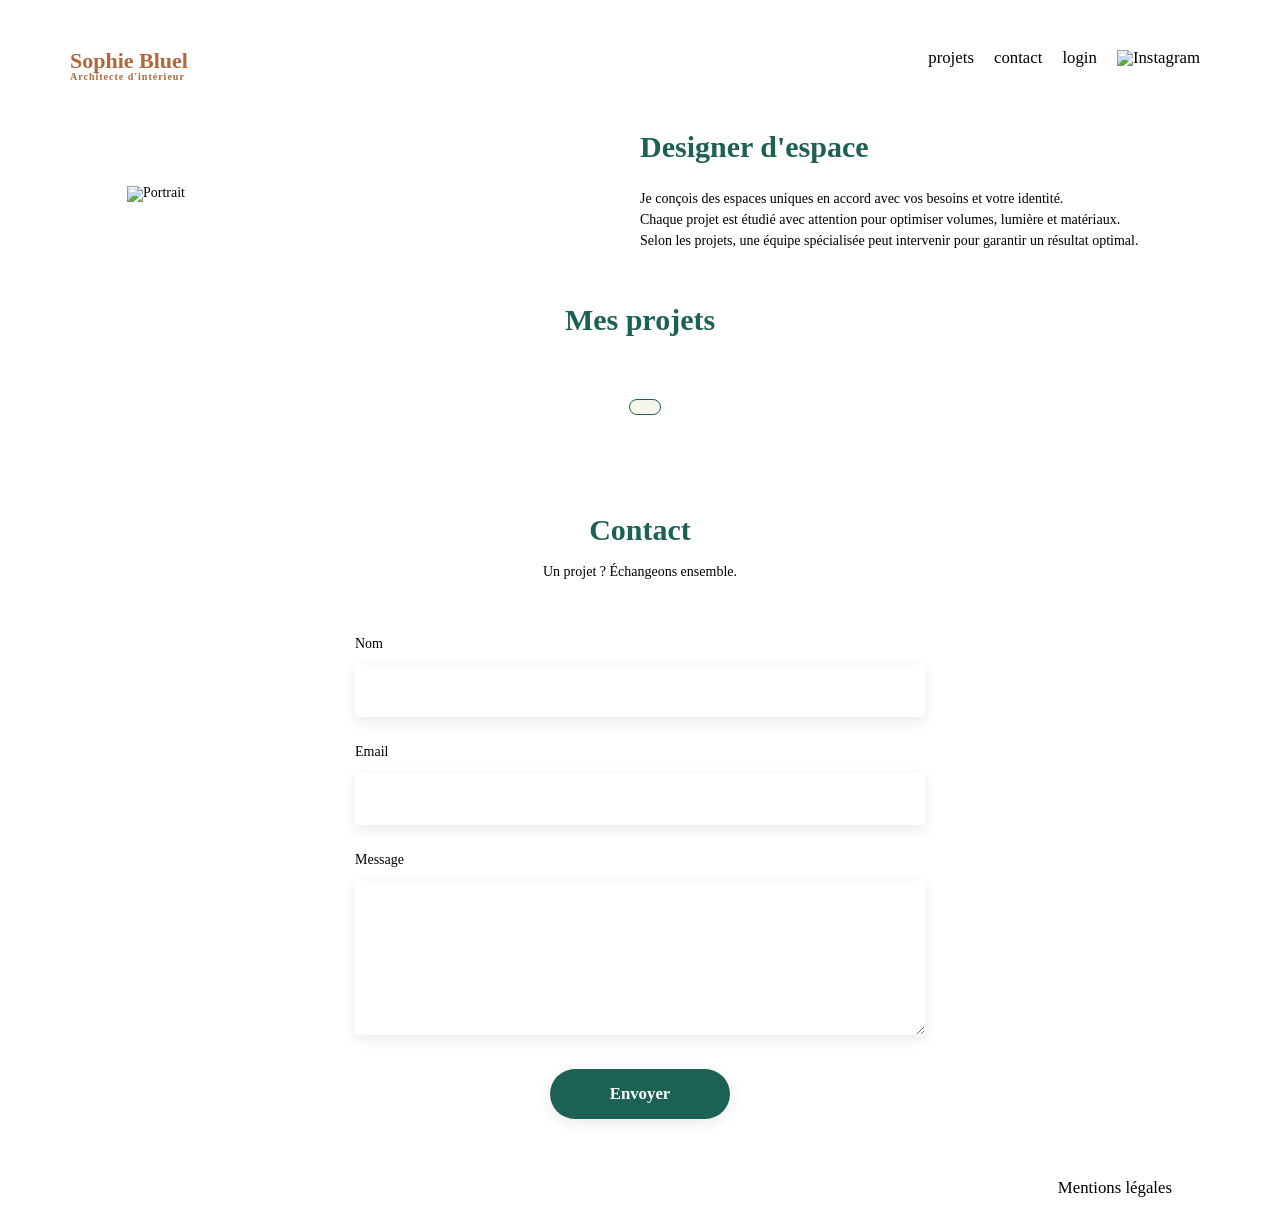
==== commit 902dfeaa: "ajustement conforme a la maquette" ====
--- a/FrontEnd/index.html
+++ b/FrontEnd/index.html
@@ -66,7 +66,7 @@
 		<div id="space-only-admin"></div>
 
 		<div class="portfolio-header">
-			<h2>Réalisations</h2>
+			<h2>Mes projets</h2>
 
 			<a id="update-works" class="only-admin update-btn" href="#">
 				<i class="fa-regular fa-pen-to-square"></i>
